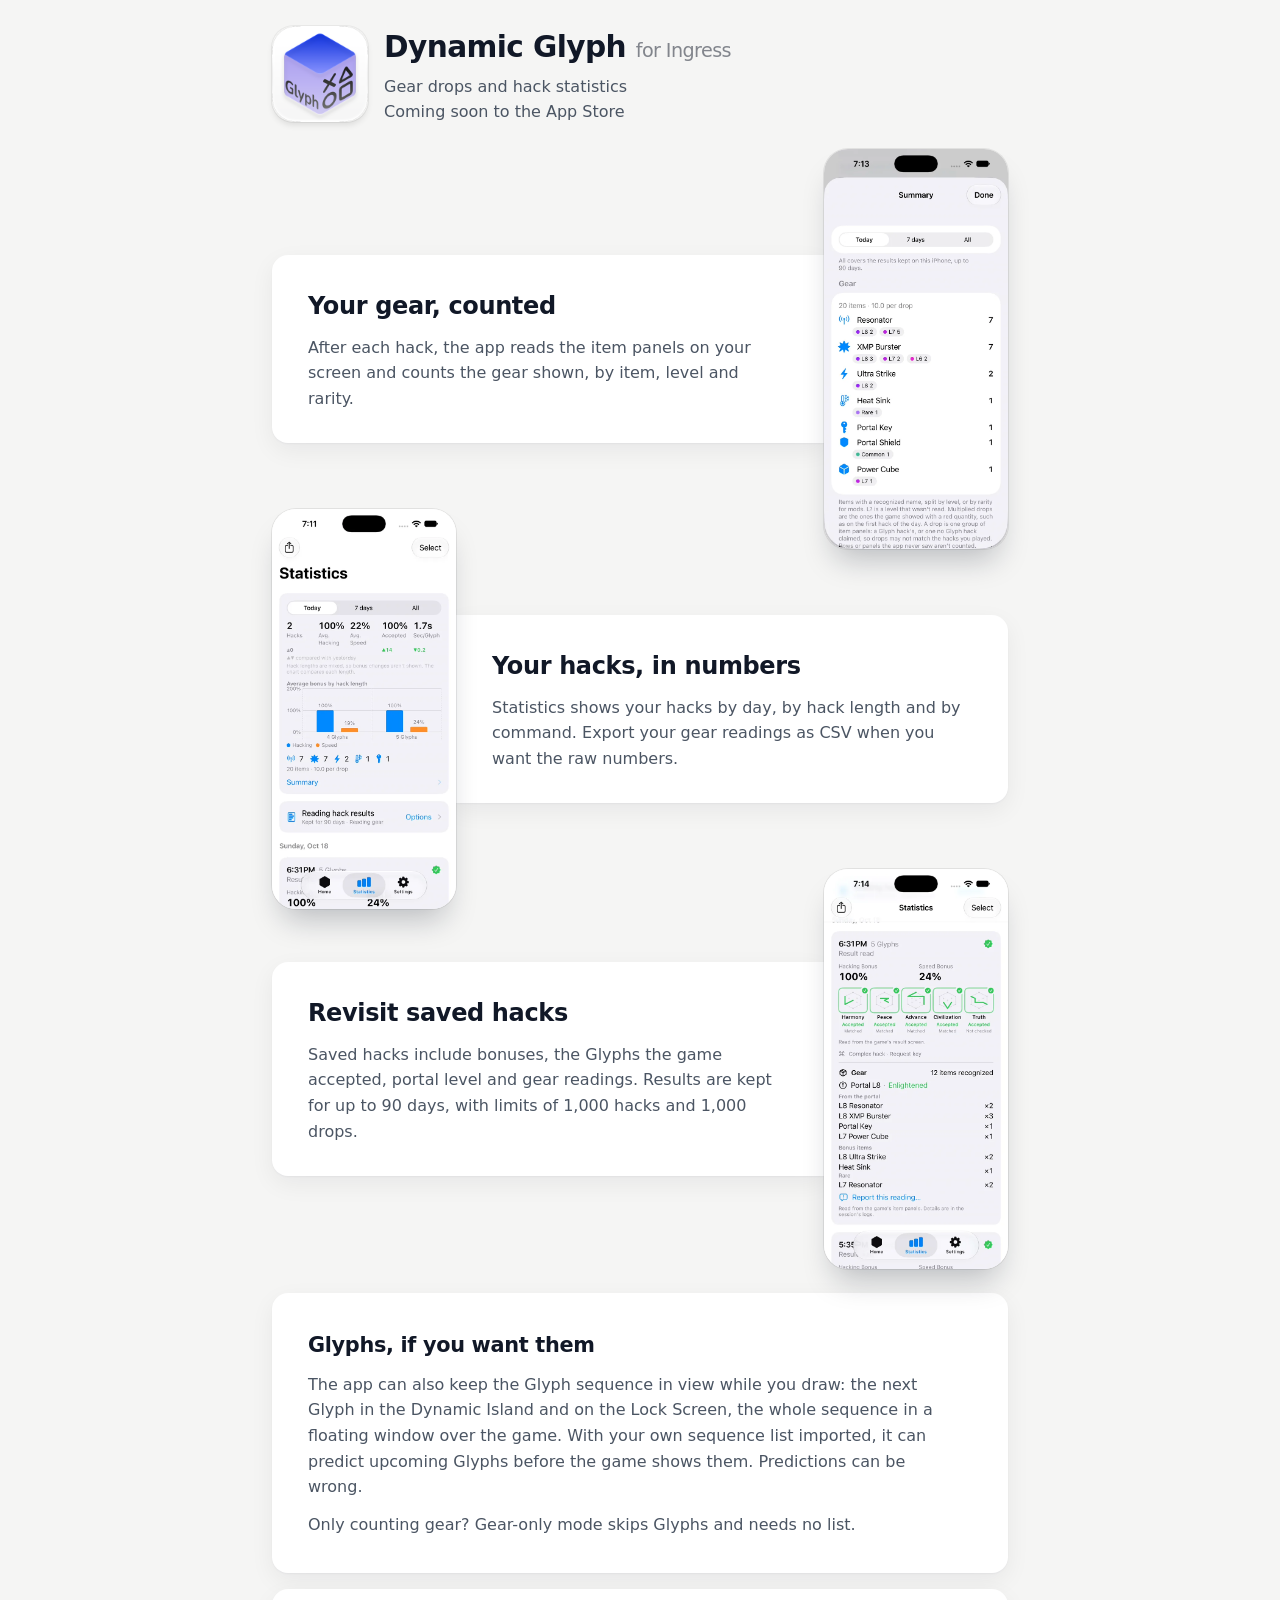
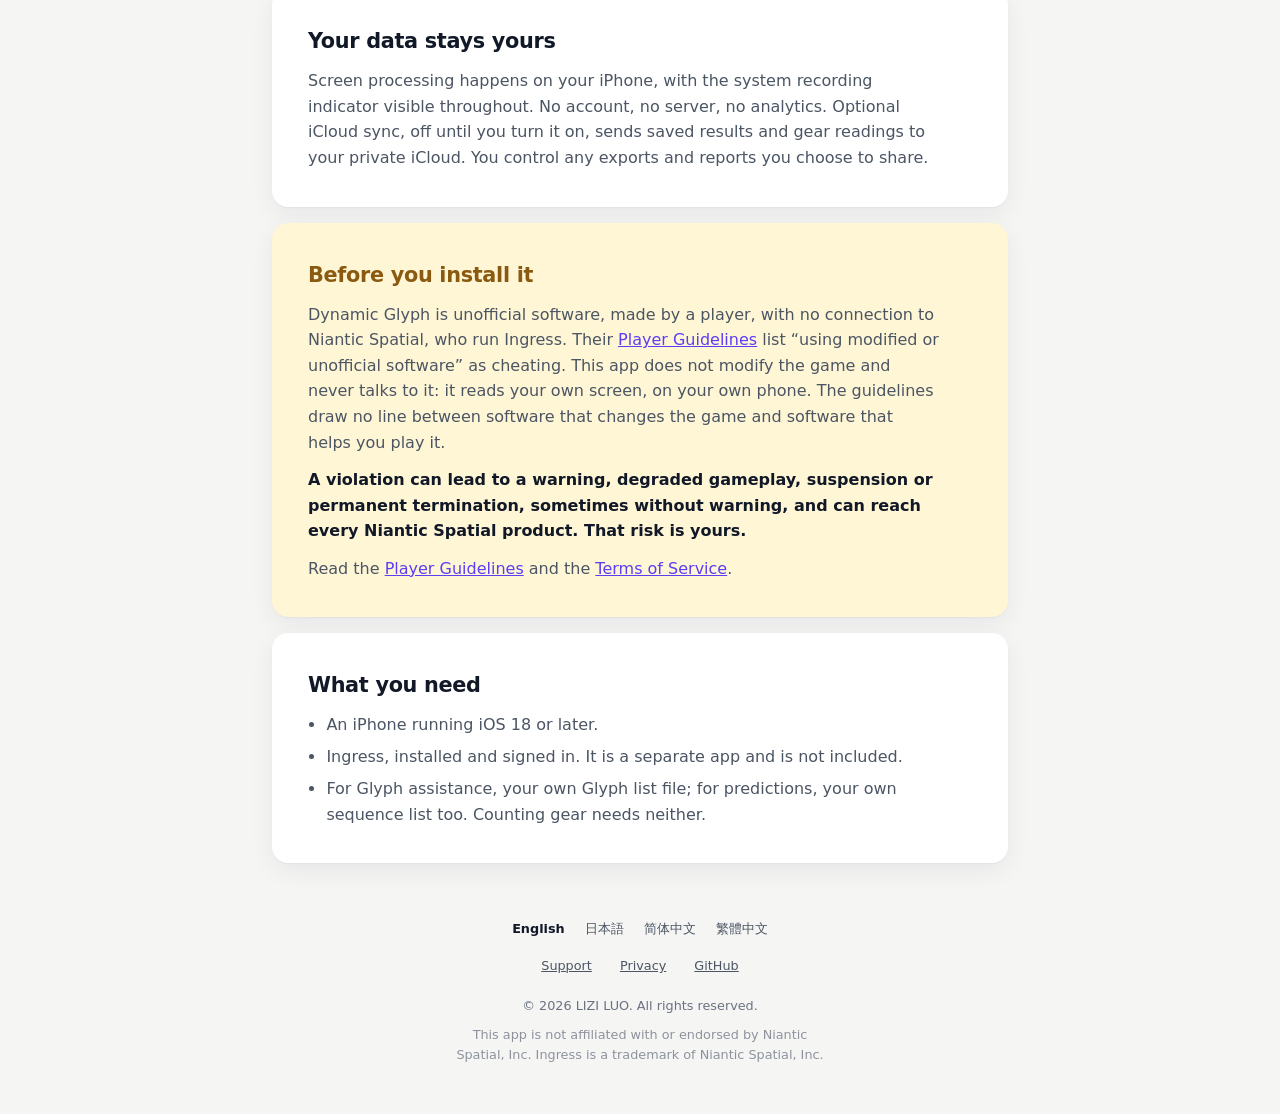
==== index.html @ 4b7ae3b0 "Japanese, Simplified and Traditional Chinese pages with language switcher; Camo's corrected English" ====
<!DOCTYPE html>
<html lang="en">
<head>
<meta charset="utf-8">
<meta name="viewport" content="width=device-width, initial-scale=1">
<title>Dynamic Glyph</title>
<meta name="description" content="Dynamic Glyph reads the item panels after each Ingress hack, counts the gear you got, and keeps your hack statistics on your iPhone.">
<meta property="og:title" content="Dynamic Glyph">
<meta property="og:description" content="Gear drops and hack statistics.">
<meta property="og:type" content="website">
<link rel="icon" type="image/png" href="assets/favicon.png">
<link rel="apple-touch-icon" href="assets/apple-touch-icon.png">
<!-- alt:start -->
<link rel="alternate" hreflang="en" href="https://glyph.szres.org/">
<link rel="alternate" hreflang="ja" href="https://glyph.szres.org/ja/">
<link rel="alternate" hreflang="zh-Hans" href="https://glyph.szres.org/zh-hans/">
<link rel="alternate" hreflang="zh-Hant" href="https://glyph.szres.org/zh-hant/">
<link rel="alternate" hreflang="x-default" href="https://glyph.szres.org/">
<!-- alt:end -->
<link rel="stylesheet" href="assets/styles.css">
</head>
<body>

<div class="page">

  <header class="masthead">
    <img class="mark" src="assets/icon.png" width="256" height="256" alt="Dynamic Glyph app icon">
    <div>
      <h1>Dynamic Glyph <span>for Ingress</span></h1>
      <p>Gear drops and hack statistics</p>
      <p class="store">Coming soon to the App Store</p>
    </div>
  </header>

  <div class="features">
    <main class="feature-track">

      <section class="feature">
        <picture class="shot">
          <source srcset="assets/screens/gear.webp" type="image/webp">
          <img src="assets/screens/gear.jpg" width="603" height="1311" alt="The gear summary: 20 items from today&#x27;s drops, by type, with the count for each level and rarity.">
        </picture>
        <div class="feature-text">
          <h2>Your gear, counted</h2>
          <p>After each hack, the app reads the item panels on your screen and counts the gear shown, by item, level and rarity.</p>
        </div>
      </section>

      <section class="feature">
        <picture class="shot">
          <source srcset="assets/screens/statistics.webp" type="image/webp">
          <img src="assets/screens/statistics.jpg" width="603" height="1311" alt="Statistics for today: hacks, average Hacking and Speed Bonus, accepted Glyphs and a chart of bonus by hack length.">
        </picture>
        <div class="feature-text">
          <h2>Your hacks, in numbers</h2>
          <p>Statistics shows your hacks by day, by hack length and by command. Export your gear readings as CSV when you want the raw numbers.</p>
        </div>
      </section>

      <section class="feature">
        <picture class="shot">
          <source srcset="assets/screens/result.webp" type="image/webp">
          <img src="assets/screens/result.jpg" width="603" height="1311" alt="A saved hack: its bonuses, the five Glyphs the game accepted, the portal level and faction, and the 12 items it dropped.">
        </picture>
        <div class="feature-text">
          <h2>Revisit saved hacks</h2>
          <p>Saved hacks include bonuses, the Glyphs the game accepted, portal level and gear readings. Results are kept for up to 90 days, with limits of 1,000 hacks and 1,000 drops.</p>
        </div>
      </section>

    </main>
  </div>

  <div class="more">

    <section class="card">
      <h2>Glyphs, if you want them</h2>
      <p>The app can also keep the Glyph sequence in view while you draw: the next Glyph in the Dynamic Island and on the Lock Screen, the whole sequence in a floating window over the game. With your own sequence list imported, it can predict upcoming Glyphs before the game shows them. Predictions can be wrong.</p>
      <p>Only counting gear? Gear-only mode skips Glyphs and needs no list.</p>
    </section>

    <section class="card">
      <h2>Your data stays yours</h2>
      <p>Screen processing happens on your iPhone, with the system recording indicator visible throughout. No account, no server, no analytics. Optional iCloud sync, off until you turn it on, sends saved results and gear readings to your private iCloud. You control any exports and reports you choose to share.</p>
    </section>

    <section class="card warn">
      <h2>Before you install it</h2>
      <p>Dynamic Glyph is unofficial software, made by a player, with no connection to Niantic Spatial, who run Ingress. Their <a href="https://www.nianticspatial.com/en/guidelines">Player Guidelines</a> list “using modified or unofficial software” as cheating. This app does not modify the game and never talks to it: it reads your own screen, on your own phone. The guidelines draw no line between software that changes the game and software that helps you play it.</p>
      <p><strong>A violation can lead to a warning, degraded gameplay, suspension or permanent termination, sometimes without warning, and can reach every Niantic Spatial product. That risk is yours.</strong></p>
      <p>Read the <a href="https://www.nianticspatial.com/en/guidelines">Player Guidelines</a> and the <a href="https://nianticspatial.com/terms">Terms of Service</a>.</p>
    </section>

    <section class="card">
      <h2>What you need</h2>
      <ul>
        <li>An iPhone running iOS 18 or later.</li>
        <li>Ingress, installed and signed in. It is a separate app and is not included.</li>
        <li>For Glyph assistance, your own Glyph list file; for predictions, your own sequence list too. Counting gear needs neither.</li>
      </ul>
    </section>

  </div>

  <footer>
    <!-- lang:start -->
    <ul class="langs" aria-label="Language">
      <li><span aria-current="true">English</span></li>
      <li><a href="/ja/" hreflang="ja" lang="ja">日本語</a></li>
      <li><a href="/zh-hans/" hreflang="zh-Hans" lang="zh-Hans">简体中文</a></li>
      <li><a href="/zh-hant/" hreflang="zh-Hant" lang="zh-Hant">繁體中文</a></li>
    </ul>
    <!-- lang:end -->
    <ul>
      <li><a href="support/">Support</a></li>
      <li><a href="privacy/">Privacy</a></li>
      <li><a href="https://github.com/szres/DynamicGlyph">GitHub</a></li>
    </ul>
    <p>© 2026 LIZI LUO. All rights reserved.</p>
    <p class="legal">This app is not affiliated with or endorsed by Niantic Spatial, Inc. Ingress is a trademark of Niantic Spatial, Inc.</p>
  </footer>

</div>

</body>
</html>
---- assets/styles.css ----
:root {
  --bg: #f5f5f4;
  --card: #ffffff;
  --text: #111827;
  --muted: #4b5563;
  --subtle: #6b7280;
  --line: #e7e5e4;
  --accent: #5b3df5;
  --warn-bg: #fff6d6;
  --warn-line: #e9a23b;
  --info-bg: #eff6ff;
  --info-line: #dbeafe;
  --font: -apple-system, "SF Pro Text", "Segoe UI", system-ui, sans-serif;
  --radius: 1rem;
  --shadow: 0 1px 2px rgba(17, 24, 39, 0.04), 0 8px 24px rgba(17, 24, 39, 0.06);
}

* { box-sizing: border-box; }
html { -webkit-text-size-adjust: 100%; }

body {
  margin: 0;
  background: var(--bg);
  color: var(--text);
  font-family: var(--font);
  font-size: 16px;
  line-height: 1.6;
  font-weight: 500;
  -webkit-font-smoothing: antialiased;
}

.page {
  width: 100%;
  max-width: 48rem;
  margin: 0 auto;
  padding: 0 1rem;
}

a { color: var(--accent); }
a:hover { opacity: 0.75; }
a:focus-visible { outline: 2px solid var(--accent); outline-offset: 3px; border-radius: 4px; }

/* Header */

.masthead {
  display: flex;
  align-items: center;
  gap: 1rem;
  padding: 1.5rem 0;
}

.mark {
  width: 6rem;
  height: 6rem;
  flex: none;
  border-radius: 22.5%;
  box-shadow: 0 0 0 1px rgba(0, 0, 0, 0.05), 0 4px 6px -1px rgba(0, 0, 0, 0.1);
  display: block;
}

.masthead h1 {
  font-size: 1.85rem;
  font-weight: 650;
  letter-spacing: -0.02em;
  margin: 0 0 0.15rem;
}
.masthead h1 span { font-size: 1.2rem; font-weight: 500; opacity: 0.5; }
.masthead p { margin: 0; color: var(--muted); font-size: 1rem; }

.store {
  margin: 0.6rem 0 0;
  font-size: 0.95rem;
  color: var(--subtle);
}

@media (max-width: 30rem) {
  .mark { width: 4.5rem; height: 4.5rem; }
  .masthead h1 { font-size: 1.35rem; }
  .masthead h1 span { font-size: 1rem; display: block; }
}

/* Cards */

.card {
  background: var(--card);
  border-radius: var(--radius);
  box-shadow: var(--shadow);
  padding: 1.75rem;
  margin-bottom: 1rem;
}

@media (min-width: 40rem) {
  .card { padding: 2.25rem; }
}

.card h2 {
  font-size: 1.3rem;
  font-weight: 700;
  letter-spacing: -0.015em;
  margin: 0 0 0.6rem;
}

.card p { color: var(--muted); margin: 0 0 0.75rem; max-width: 62ch; }
.card p:last-child { margin-bottom: 0; }

/* Warning card: same shape as the others, yellow as a reminder */

.warn { background: var(--warn-bg); }
.warn h2 { color: #8a5a10; }
.warn strong { color: var(--text); }

/* Contact box */

.box {
  background: var(--info-bg);
  border: 1px solid var(--info-line);
  border-radius: 0.75rem;
  padding: 1.1rem 1.25rem;
  margin: 0 0 1.5rem;
}
.box p { margin: 0 0 0.35rem; color: var(--text); }
.box p:last-child { margin-bottom: 0; }
.box .note { color: var(--subtle); font-size: 0.9rem; }

/* Document pages */

.card h2.doc-title { font-size: 2rem; font-weight: 700; letter-spacing: -0.025em; margin: 0 0 0.25rem; }
.doc-sub { color: var(--subtle); font-size: 0.95rem; margin: 0 0 2rem; }

.card h3 {
  font-size: 1.05rem;
  font-weight: 650;
  margin: 1.75rem 0 0.4rem;
}
.card h3:first-of-type { margin-top: 0; }

.qa { border-top: 1px solid var(--line); padding-top: 1.25rem; margin-top: 1.25rem; }
.qa:first-of-type { border-top: 0; padding-top: 0; margin-top: 0; }
.qa h3 { margin-top: 0; }
.qa p { margin: 0; }

.card ul { color: var(--muted); padding-left: 1.15rem; margin: 0; max-width: 62ch; }
.card li { margin-bottom: 0.4rem; }
.card li:last-child { margin-bottom: 0; }

/* Footer */

footer {
  text-align: center;
  font-size: 0.8rem;
  color: var(--subtle);
  padding: 2.5rem 0 3rem;
}
footer ul {
  list-style: none;
  padding: 0;
  margin: 0 0 1.25rem;
}
footer li { display: inline-block; margin: 0 0.75rem; }
footer li a { color: var(--muted); text-decoration: underline; }
footer p { margin: 0 0 0.5rem; }
footer .legal { opacity: 0.75; max-width: 46ch; margin: 0 auto; }


/* Feature rows, as on vrbb.szres.org: screenshot beside a white panel,
   alternating sides on wide screens, a swipeable row on phones. */

.features {
  margin: 0 -1rem 1.5rem;
  overflow-x: auto;
  scroll-snap-type: x mandatory;
  -webkit-overflow-scrolling: touch;
  scrollbar-width: none;
}
.features::-webkit-scrollbar { display: none; }

.feature-track { display: flex; }

.feature {
  flex: 0 0 100%;
  scroll-snap-align: center;
  display: flex;
  flex-direction: column;
  align-items: center;
  padding: 0.25rem 1rem 0;
}

.shot {
  display: block;
  width: 60%;
  border-radius: 1.5rem;
  overflow: hidden;
  box-shadow: 0 0 0 1px rgba(0, 0, 0, 0.08), 0 20px 30px -10px rgba(17, 24, 39, 0.25);
  background: #fff;
}
.shot img { display: block; width: 100%; height: auto; }

.feature-text { padding: 1.25rem 0.25rem 0; }
.feature-text h2 {
  font-size: 1.3rem;
  font-weight: 700;
  letter-spacing: -0.015em;
  margin: 0 0 0.6rem;
}
.feature-text p { color: var(--muted); margin: 0; }

@media (min-width: 40rem) {
  .features { margin: 0 0 1.5rem; overflow: visible; }
  .feature-track { flex-direction: column; }
  .feature {
    flex-direction: row;
    padding: 0;
    margin-top: -2.5rem;
  }
  .feature:first-child { margin-top: 0; }
  .feature:nth-child(odd) { flex-direction: row-reverse; }
  .shot { width: 25%; flex: none; position: relative; z-index: 1; }
  .feature-text {
    flex: 1;
    background: var(--card);
    padding: 2rem 2.25rem;
    box-shadow: var(--shadow);
  }
  .feature:nth-child(odd) .feature-text { border-radius: var(--radius) 0 0 var(--radius); }
  .feature:nth-child(even) .feature-text { border-radius: 0 var(--radius) var(--radius) 0; }
  .feature-text h2 { font-size: 1.5rem; }
}


/* Language switcher */

footer .langs { margin: 0 0 1rem; }
footer .langs li { margin: 0 0.5rem; }
footer .langs a { text-decoration: none; color: var(--muted); }
footer .langs span { color: var(--text); font-weight: 650; }

@media (prefers-reduced-motion: reduce) {
  * { animation: none !important; transition: none !important; }
}
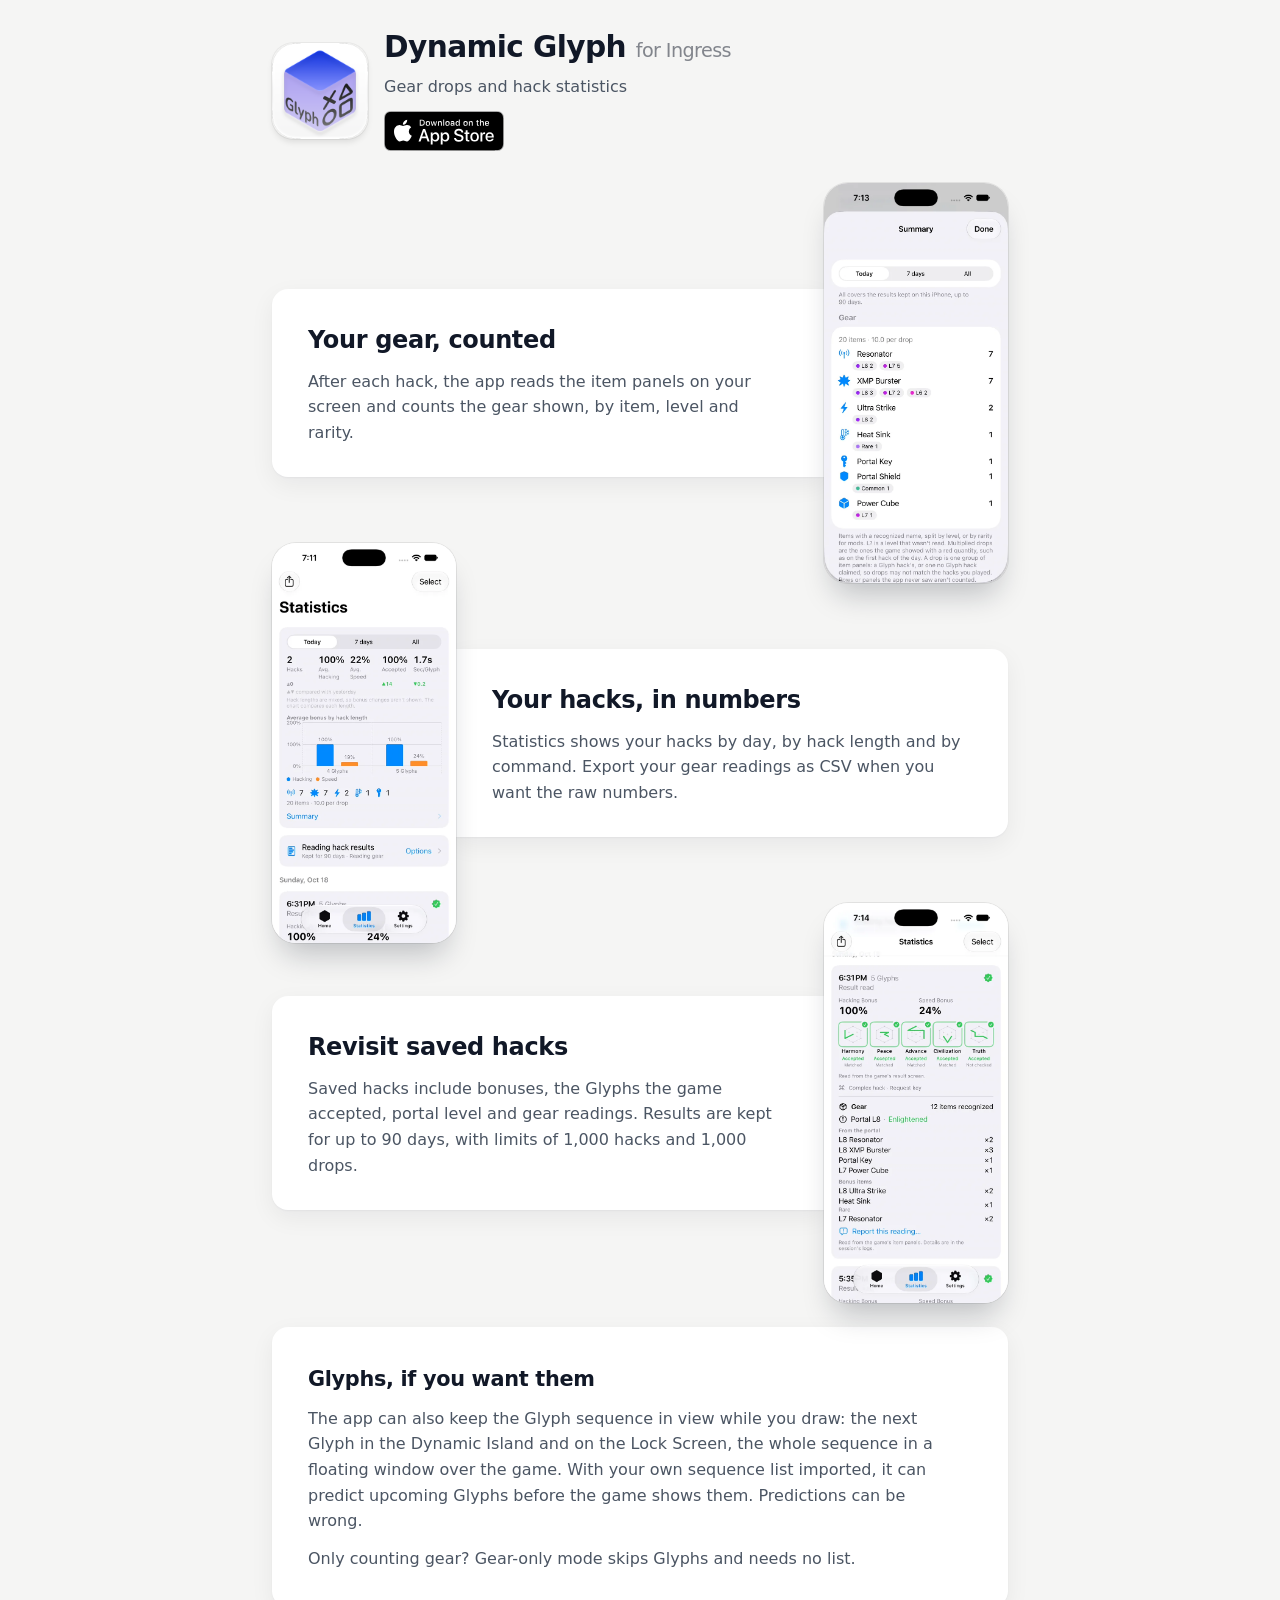
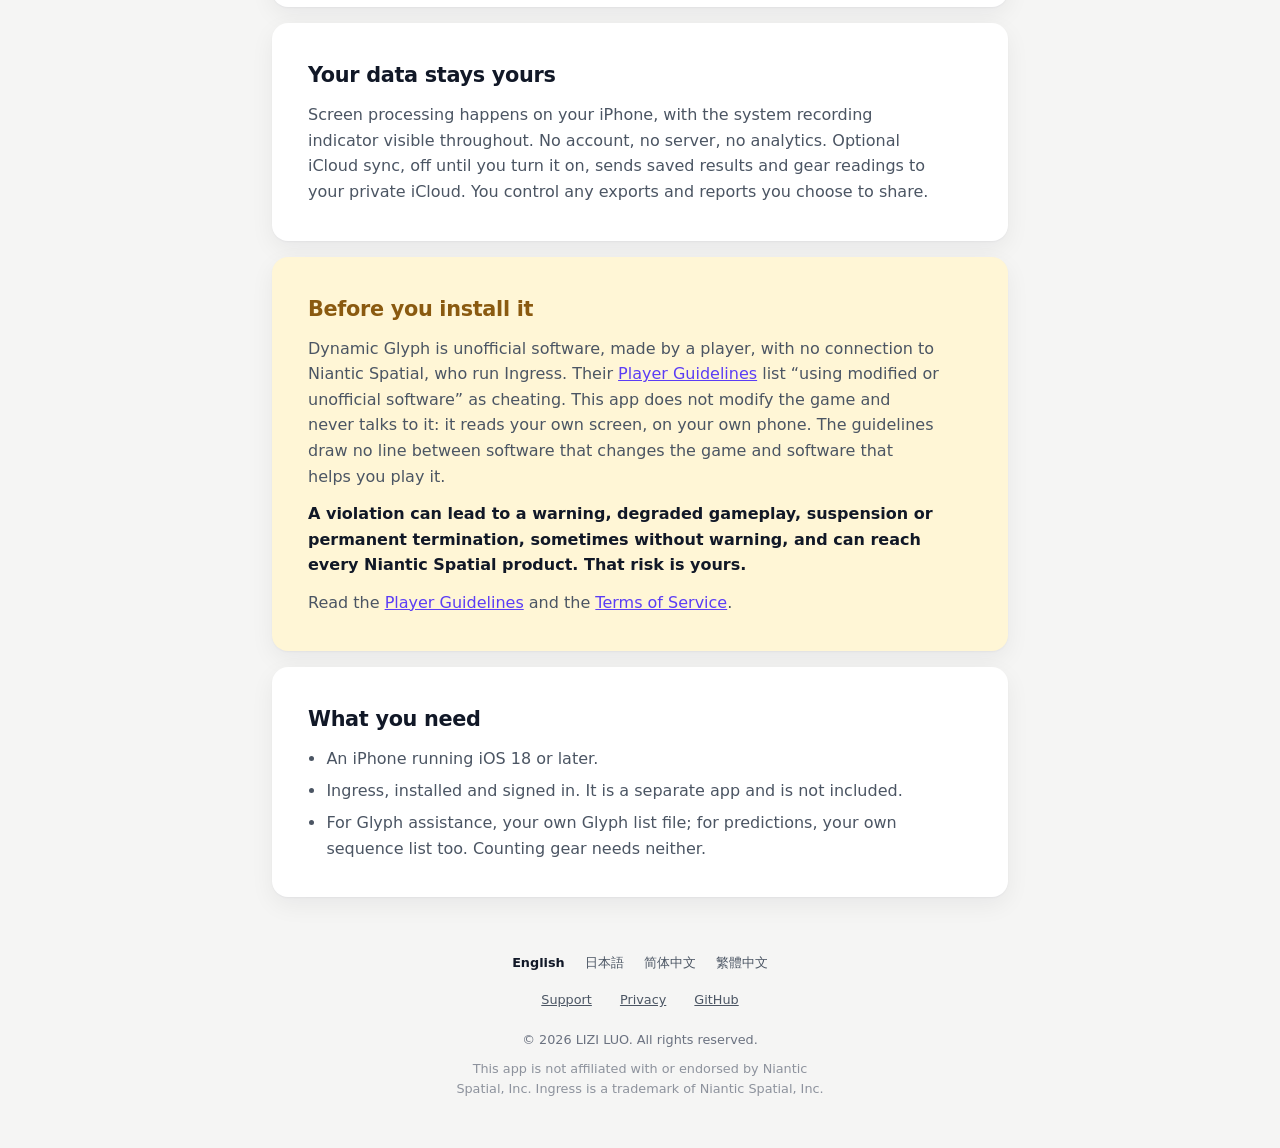
==== commit fc824b3b: "App Store badge and Smart App Banner now that 1.0.0 is live, in all four languages" ====
--- a/index.html
+++ b/index.html
@@ -2,6 +2,7 @@
 <html lang="en">
 <head>
 <meta charset="utf-8">
+<meta name="apple-itunes-app" content="app-id=6814911908">
 <meta name="viewport" content="width=device-width, initial-scale=1">
 <title>Dynamic Glyph</title>
 <meta name="description" content="Dynamic Glyph reads the item panels after each Ingress hack, counts the gear you got, and keeps your hack statistics on your iPhone.">
@@ -28,7 +29,7 @@
     <div>
       <h1>Dynamic Glyph <span>for Ingress</span></h1>
       <p>Gear drops and hack statistics</p>
-      <p class="store">Coming soon to the App Store</p>
+      <a class="store" href="https://apps.apple.com/app/id6814911908"><img src="assets/app-store-badge-en.svg" width="120" height="40" alt="Download on the App Store"></a>
     </div>
   </header>
 
--- a/assets/styles.css
+++ b/assets/styles.css
@@ -68,10 +68,11 @@
 .masthead p { margin: 0; color: var(--muted); font-size: 1rem; }
 
 .store {
-  margin: 0.6rem 0 0;
-  font-size: 0.95rem;
-  color: var(--subtle);
-}
+  display: inline-block;
+  margin: 0.75rem 0 0;
+  line-height: 0;
+}
+.store img { height: 40px; width: auto; display: block; }
 
 @media (max-width: 30rem) {
   .mark { width: 4.5rem; height: 4.5rem; }
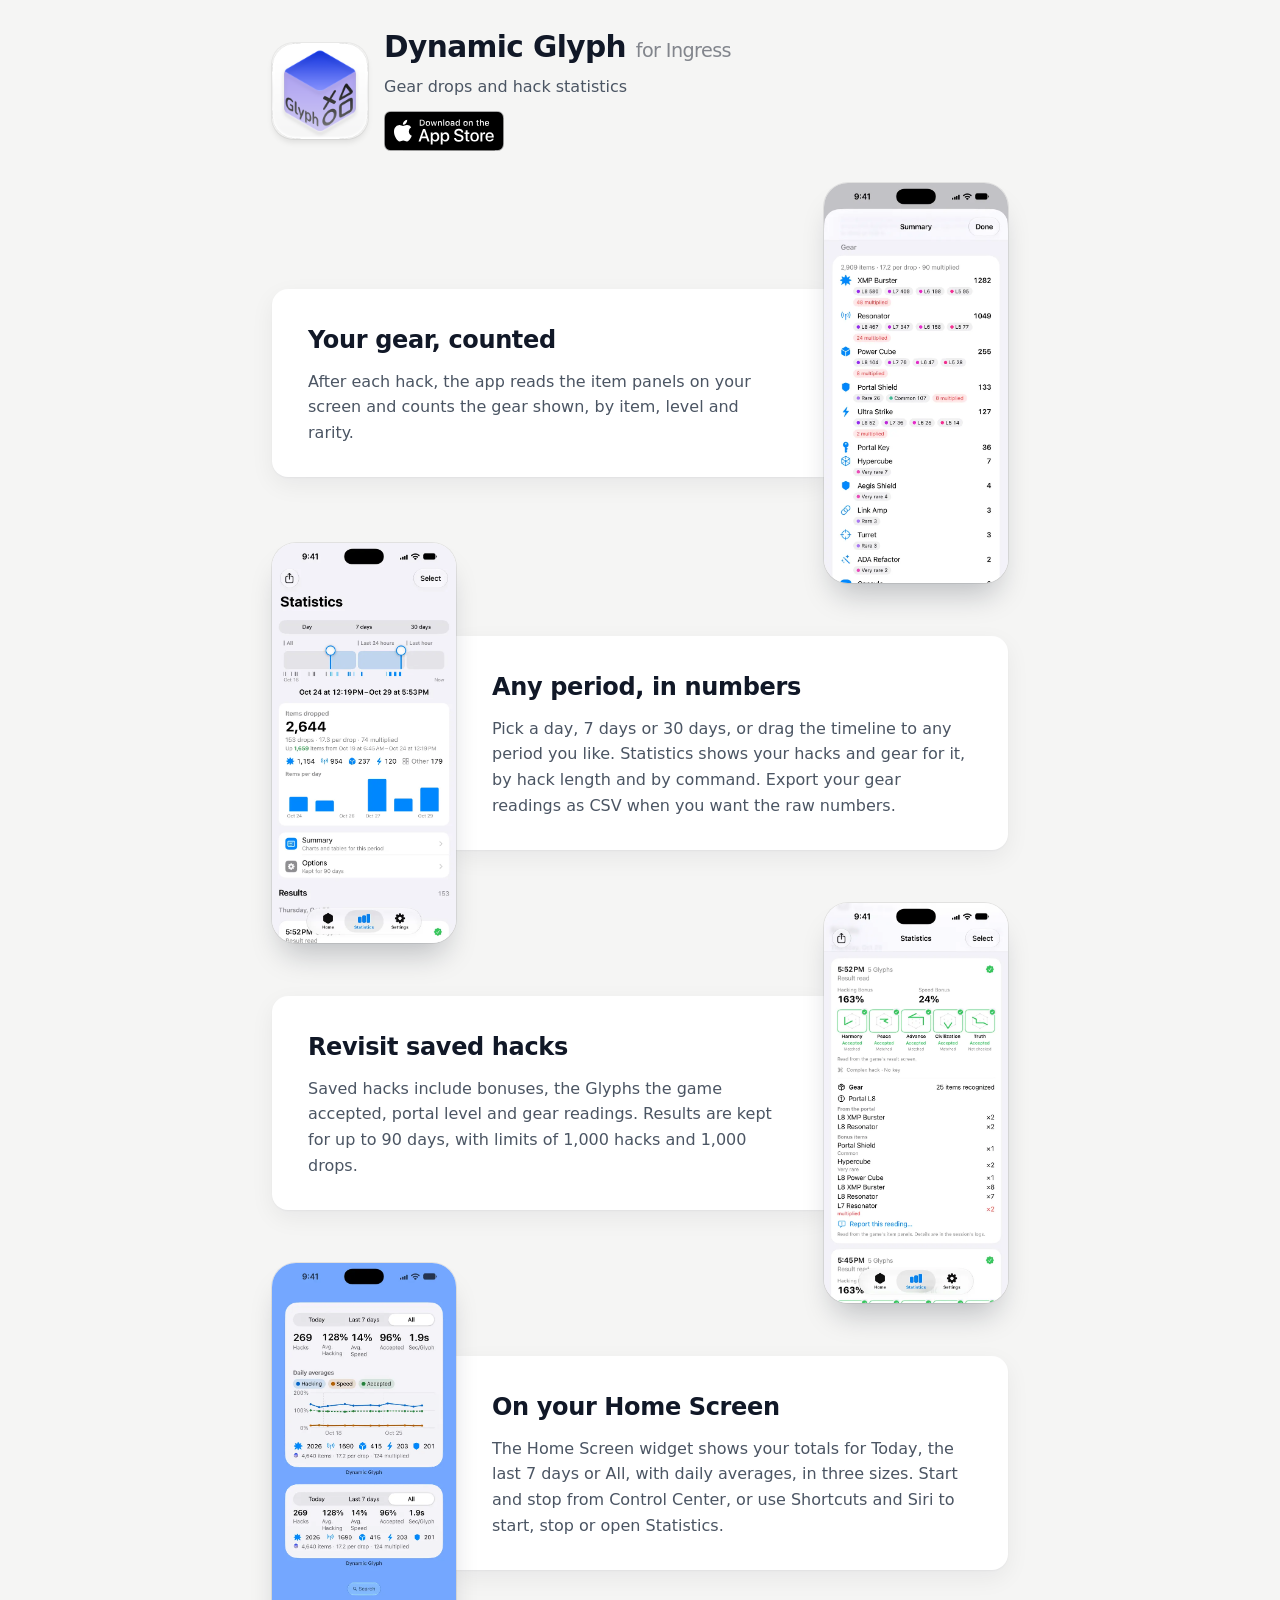
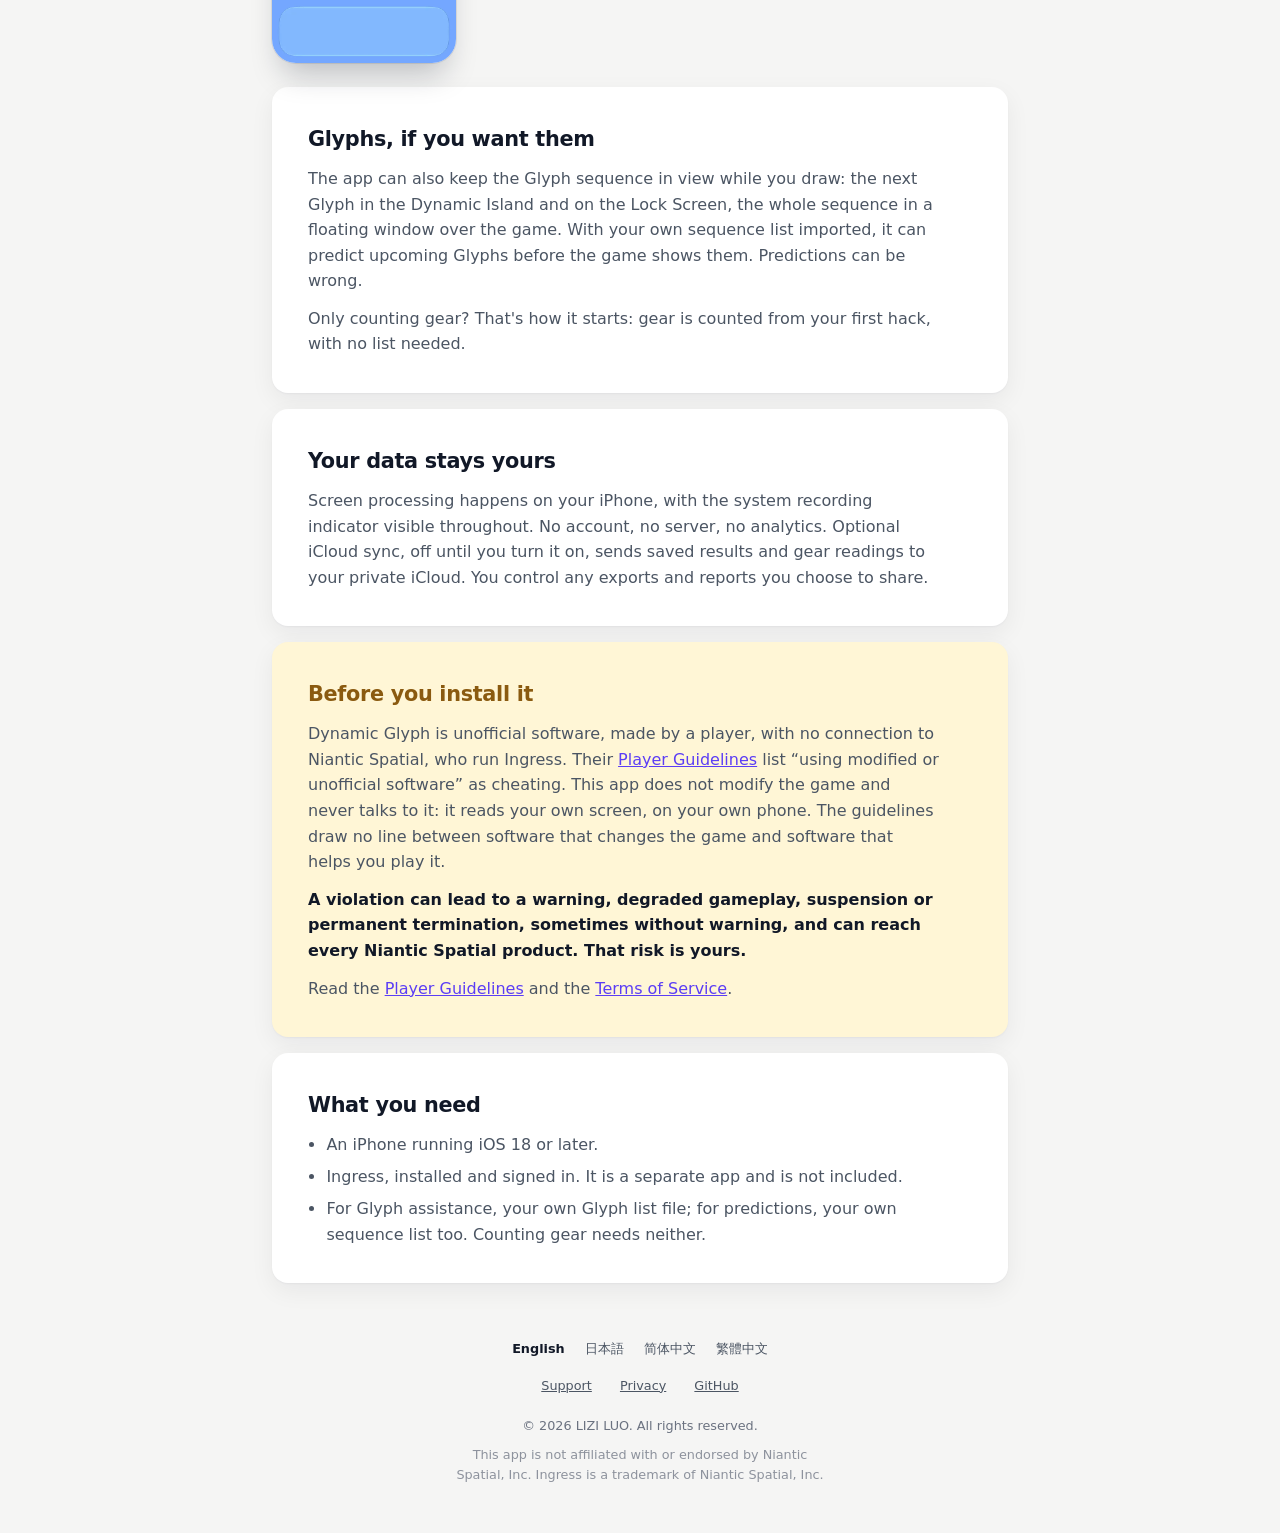
==== commit 64201f69: "1.1 site: any-period Statistics row, Home Screen widget row, new screens in en/zh-hans/ja, Glyph car" ====
--- a/index.html
+++ b/index.html
@@ -39,7 +39,7 @@
       <section class="feature">
         <picture class="shot">
           <source srcset="assets/screens/gear.webp" type="image/webp">
-          <img src="assets/screens/gear.jpg" width="603" height="1311" alt="The gear summary: 20 items from today&#x27;s drops, by type, with the count for each level and rarity.">
+          <img src="assets/screens/gear.jpg" width="603" height="1311" alt="The gear summary for a period: items by type, with the count for each level and rarity, and how many were multiplied.">
         </picture>
         <div class="feature-text">
           <h2>Your gear, counted</h2>
@@ -50,22 +50,33 @@
       <section class="feature">
         <picture class="shot">
           <source srcset="assets/screens/statistics.webp" type="image/webp">
-          <img src="assets/screens/statistics.jpg" width="603" height="1311" alt="Statistics for today: hacks, average Hacking and Speed Bonus, accepted Glyphs and a chart of bonus by hack length.">
+          <img src="assets/screens/statistics.jpg" width="603" height="1311" alt="Statistics with the timeline: a period picked by dragging its handles, with items dropped, drops and items per day.">
         </picture>
         <div class="feature-text">
-          <h2>Your hacks, in numbers</h2>
-          <p>Statistics shows your hacks by day, by hack length and by command. Export your gear readings as CSV when you want the raw numbers.</p>
+          <h2>Any period, in numbers</h2>
+          <p>Pick a day, 7 days or 30 days, or drag the timeline to any period you like. Statistics shows your hacks and gear for it, by hack length and by command. Export your gear readings as CSV when you want the raw numbers.</p>
         </div>
       </section>
 
       <section class="feature">
         <picture class="shot">
           <source srcset="assets/screens/result.webp" type="image/webp">
-          <img src="assets/screens/result.jpg" width="603" height="1311" alt="A saved hack: its bonuses, the five Glyphs the game accepted, the portal level and faction, and the 12 items it dropped.">
+          <img src="assets/screens/result.jpg" width="603" height="1311" alt="A saved hack: its bonuses, the five Glyphs the game accepted, the portal level, and every item it dropped, from the portal and as bonus items.">
         </picture>
         <div class="feature-text">
           <h2>Revisit saved hacks</h2>
           <p>Saved hacks include bonuses, the Glyphs the game accepted, portal level and gear readings. Results are kept for up to 90 days, with limits of 1,000 hacks and 1,000 drops.</p>
+        </div>
+      </section>
+
+      <section class="feature">
+        <picture class="shot">
+          <source srcset="assets/screens/widgets.webp" type="image/webp">
+          <img src="assets/screens/widgets.jpg" width="603" height="1311" alt="The Home Screen widget: Today, Last 7 days and All, with hack and item totals, average bonuses and daily averages.">
+        </picture>
+        <div class="feature-text">
+          <h2>On your Home Screen</h2>
+          <p>The Home Screen widget shows your totals for Today, the last 7 days or All, with daily averages, in three sizes. Start and stop from Control Center, or use Shortcuts and Siri to start, stop or open Statistics.</p>
         </div>
       </section>
 
@@ -77,7 +88,7 @@
     <section class="card">
       <h2>Glyphs, if you want them</h2>
       <p>The app can also keep the Glyph sequence in view while you draw: the next Glyph in the Dynamic Island and on the Lock Screen, the whole sequence in a floating window over the game. With your own sequence list imported, it can predict upcoming Glyphs before the game shows them. Predictions can be wrong.</p>
-      <p>Only counting gear? Gear-only mode skips Glyphs and needs no list.</p>
+      <p>Only counting gear? That's how it starts: gear is counted from your first hack, with no list needed.</p>
     </section>
 
     <section class="card">
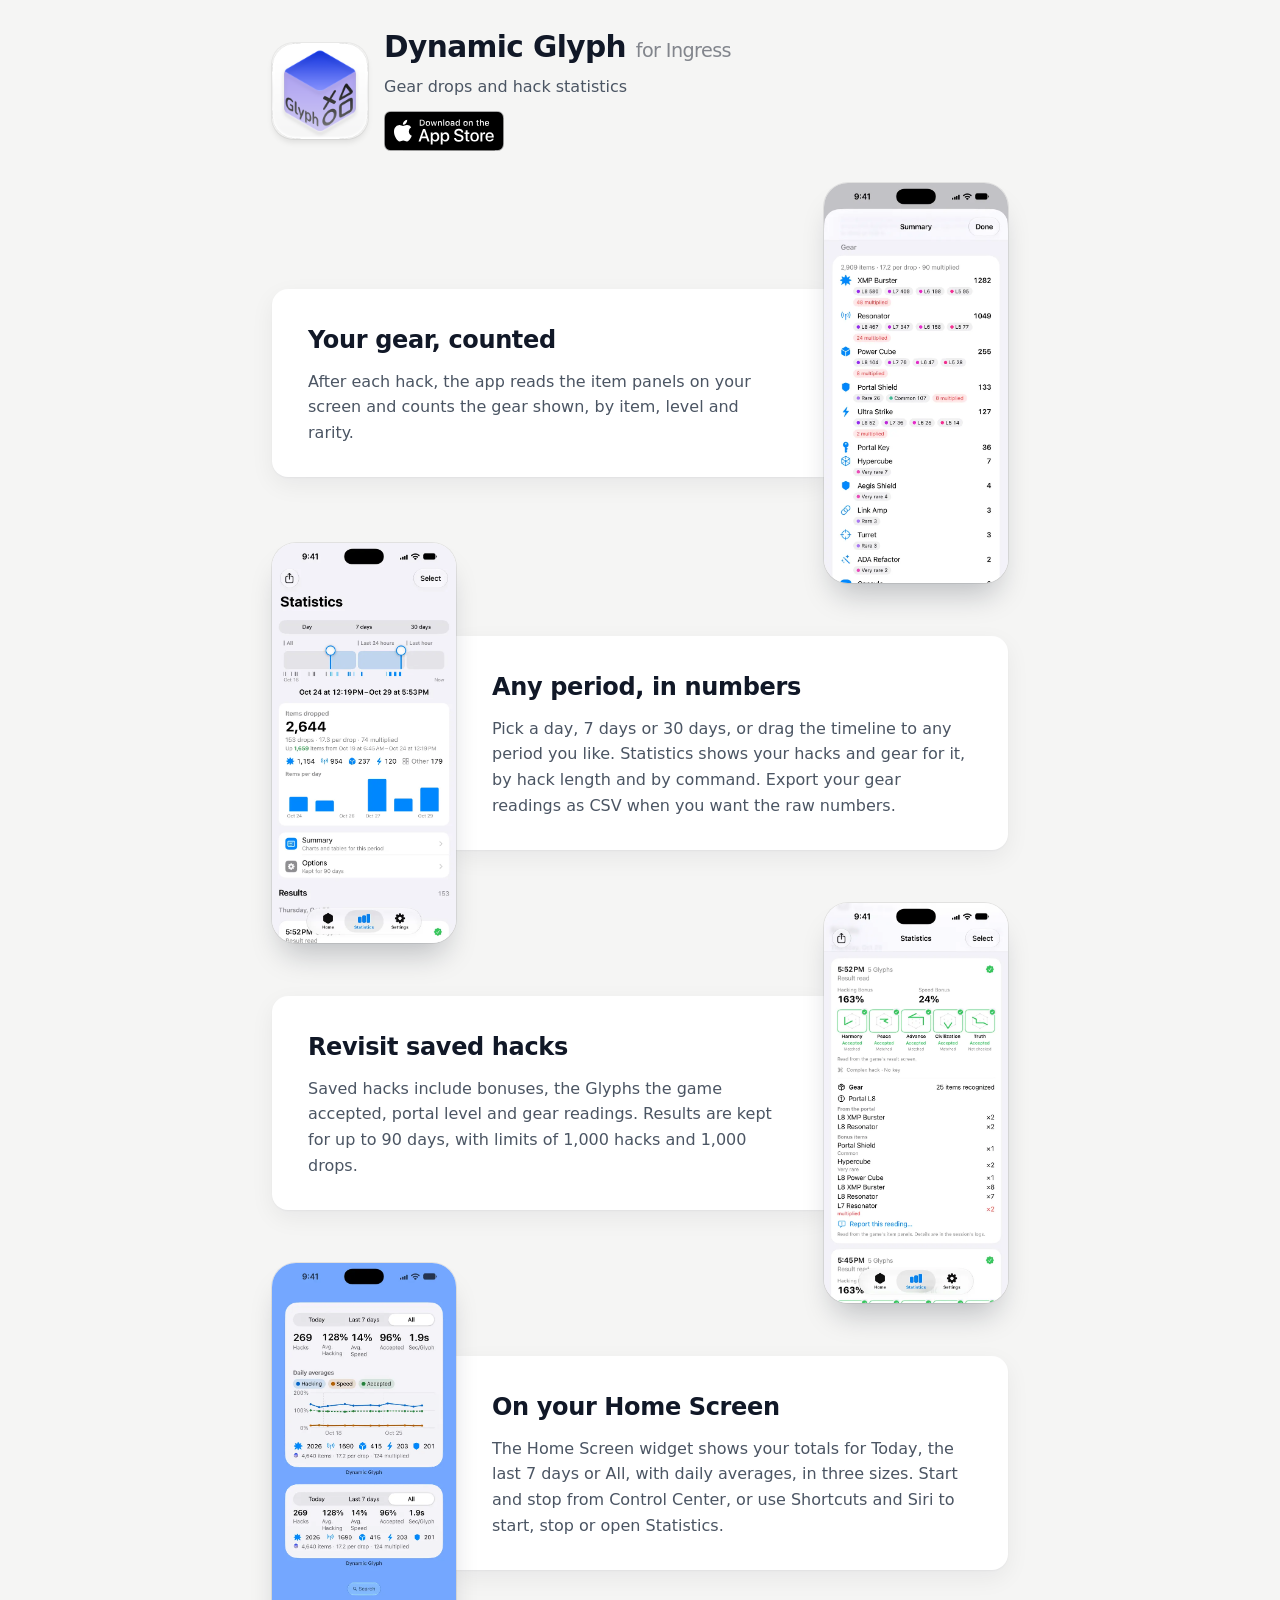
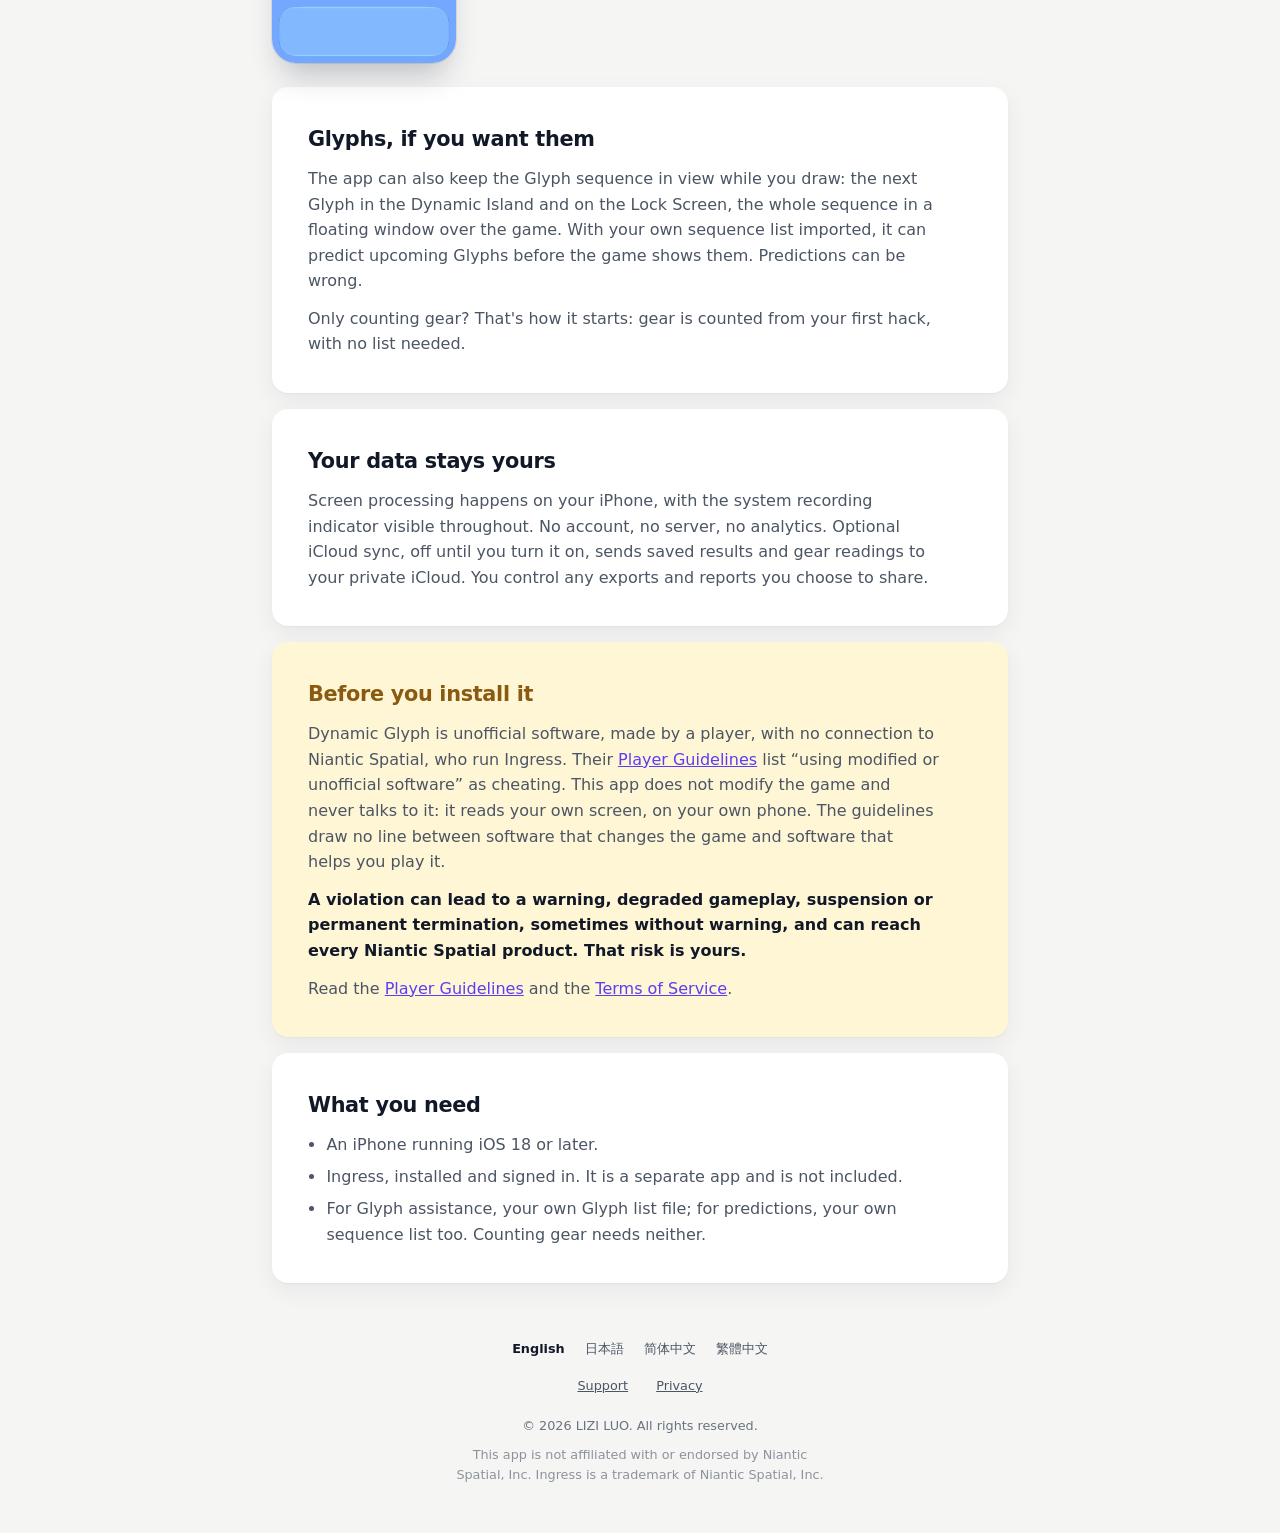
==== commit cbcc1f14: "Hide footer GitHub link until the public repo (szres/dynamic-glyph) exists" ====
--- a/index.html
+++ b/index.html
@@ -126,7 +126,6 @@
     <ul>
       <li><a href="support/">Support</a></li>
       <li><a href="privacy/">Privacy</a></li>
-      <li><a href="https://github.com/szres/DynamicGlyph">GitHub</a></li>
     </ul>
     <p>© 2026 LIZI LUO. All rights reserved.</p>
     <p class="legal">This app is not affiliated with or endorsed by Niantic Spatial, Inc. Ingress is a trademark of Niantic Spatial, Inc.</p>
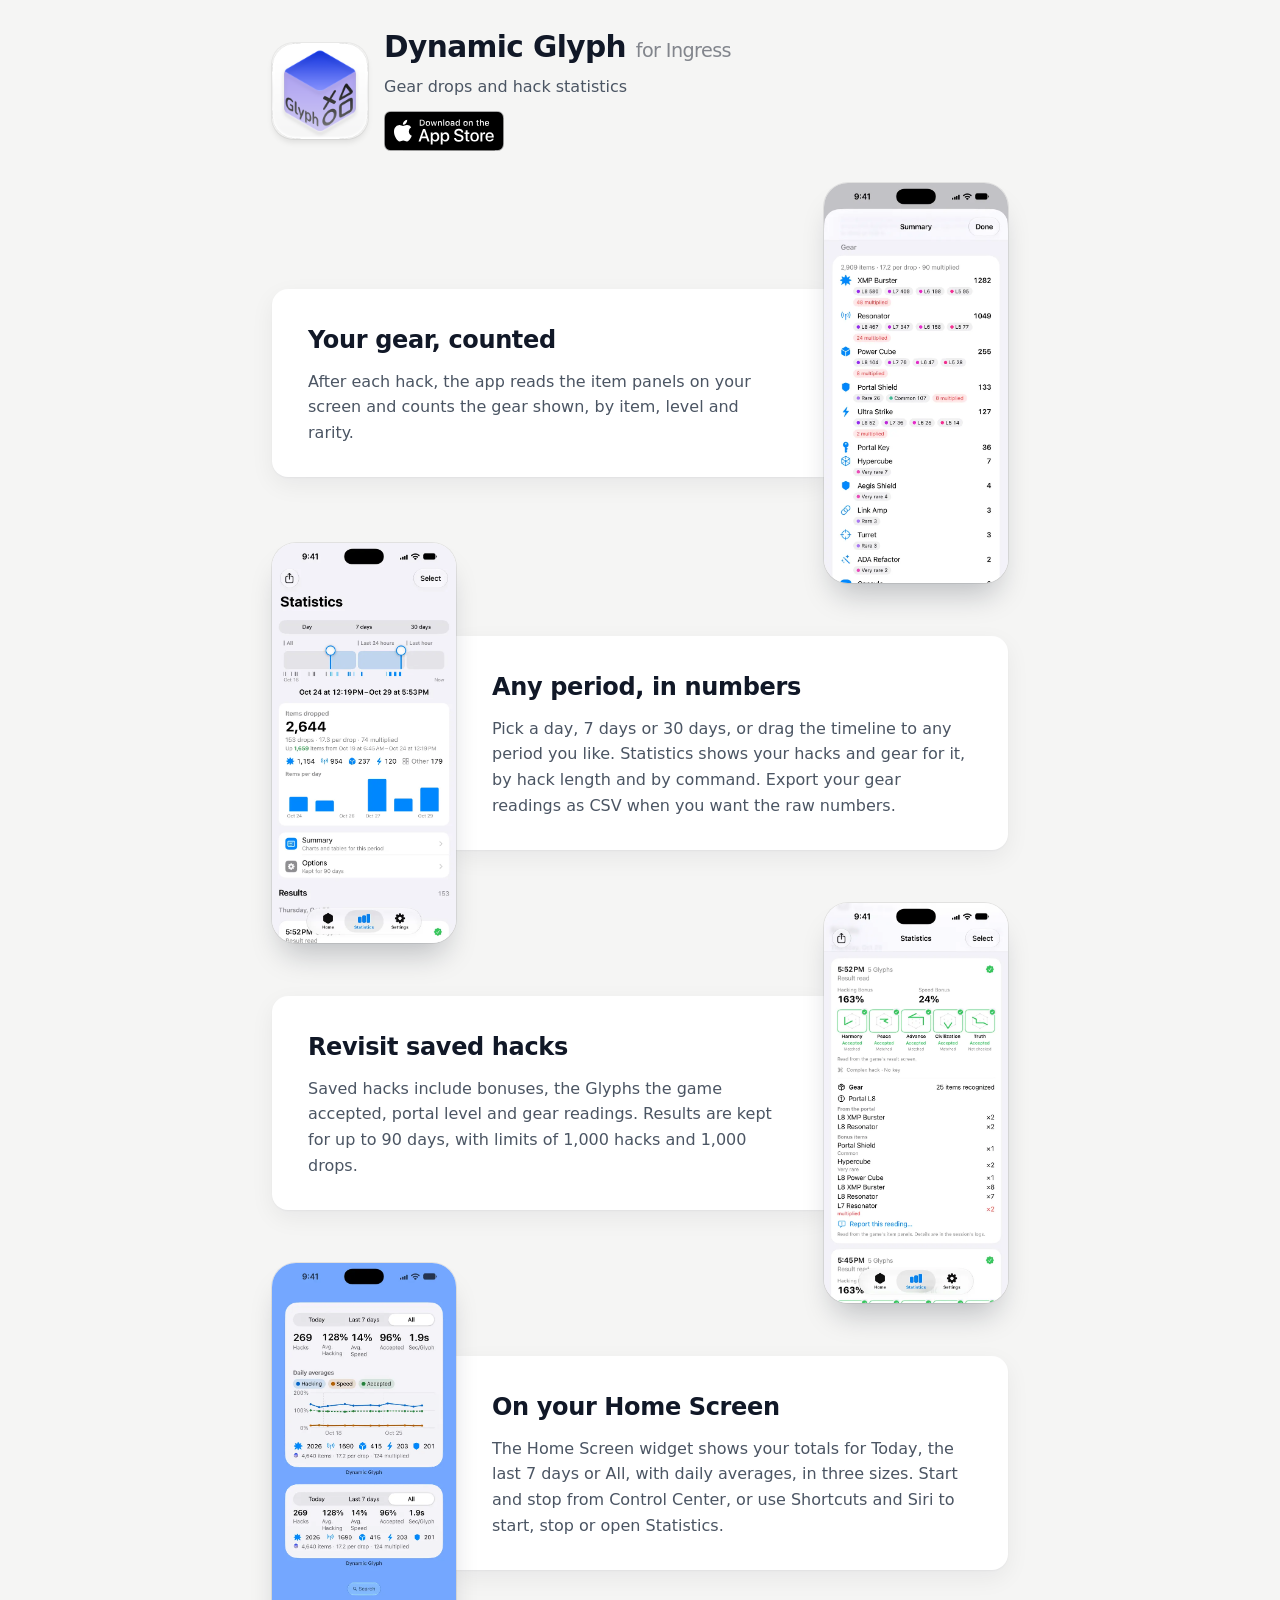
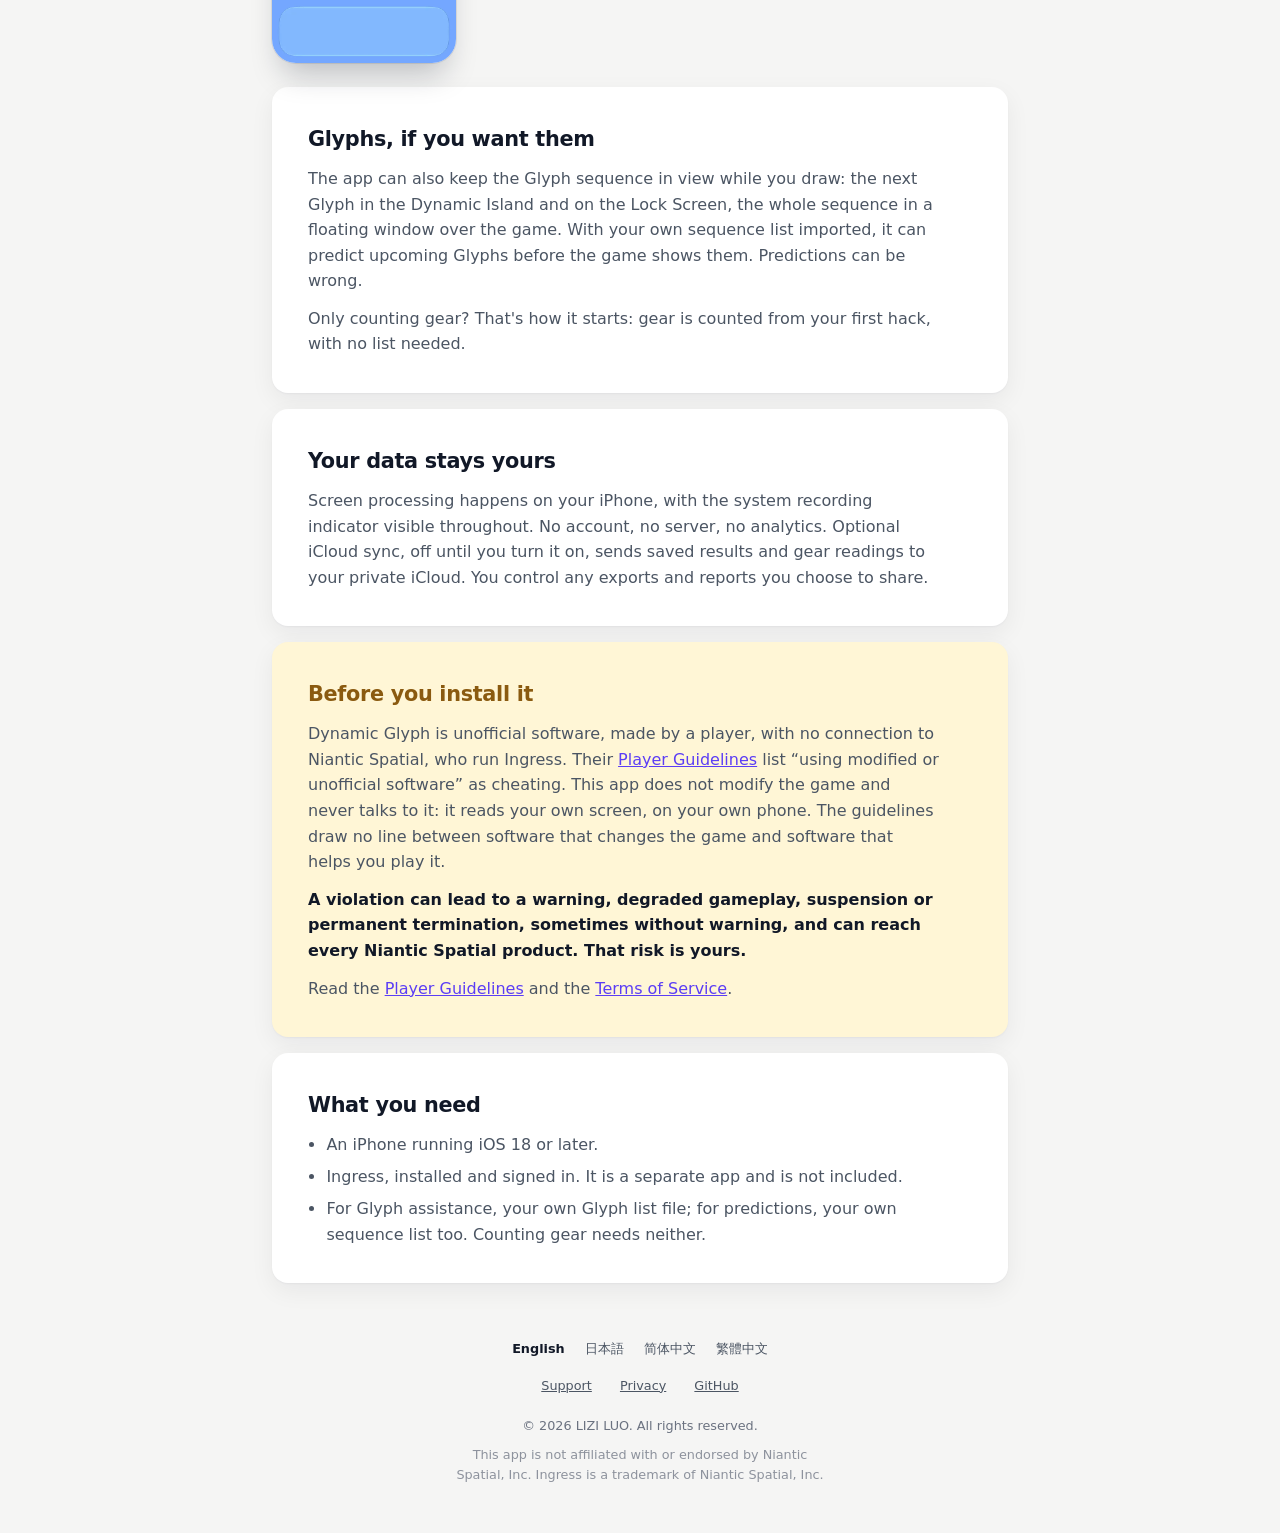
==== commit ef345359: "Footer: GitHub link to the public repo szres/dynamic-glyph" ====
--- a/index.html
+++ b/index.html
@@ -126,6 +126,7 @@
     <ul>
       <li><a href="support/">Support</a></li>
       <li><a href="privacy/">Privacy</a></li>
+      <li><a href="https://github.com/szres/dynamic-glyph">GitHub</a></li>
     </ul>
     <p>© 2026 LIZI LUO. All rights reserved.</p>
     <p class="legal">This app is not affiliated with or endorsed by Niantic Spatial, Inc. Ingress is a trademark of Niantic Spatial, Inc.</p>
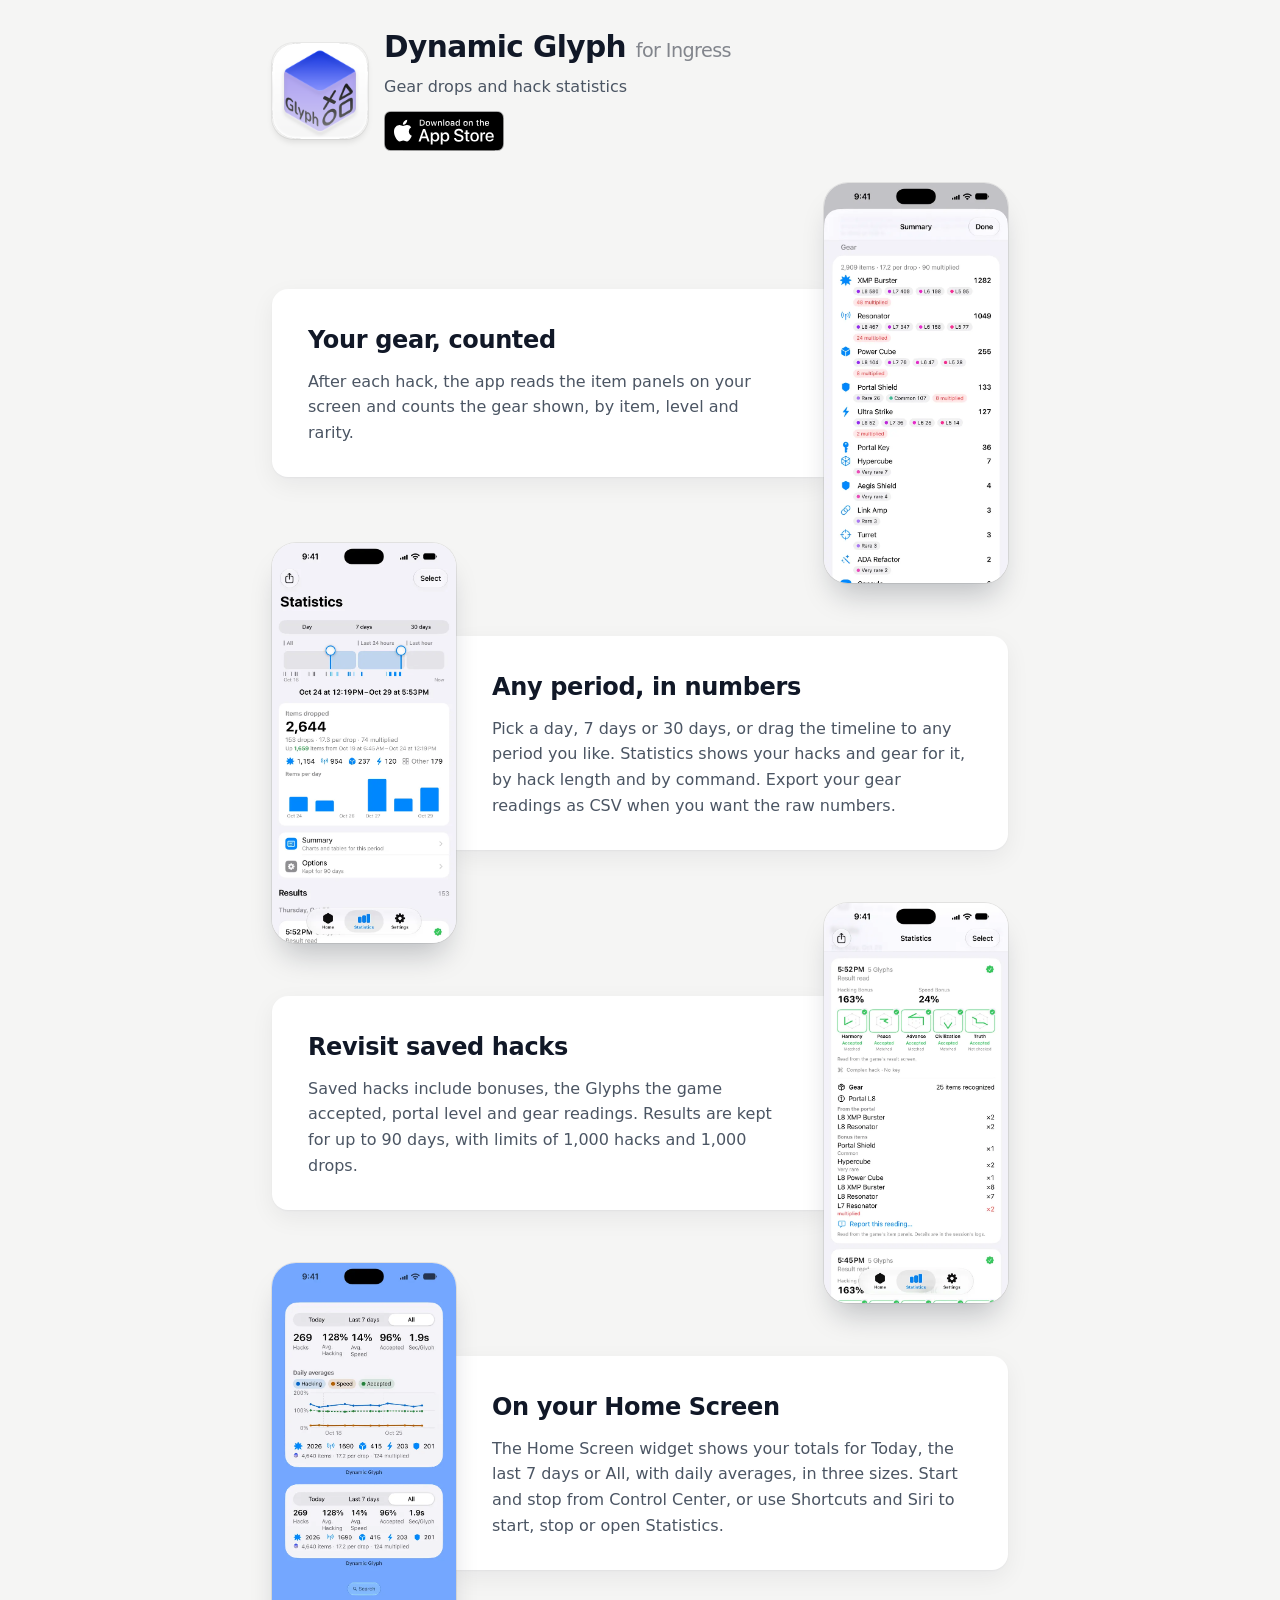
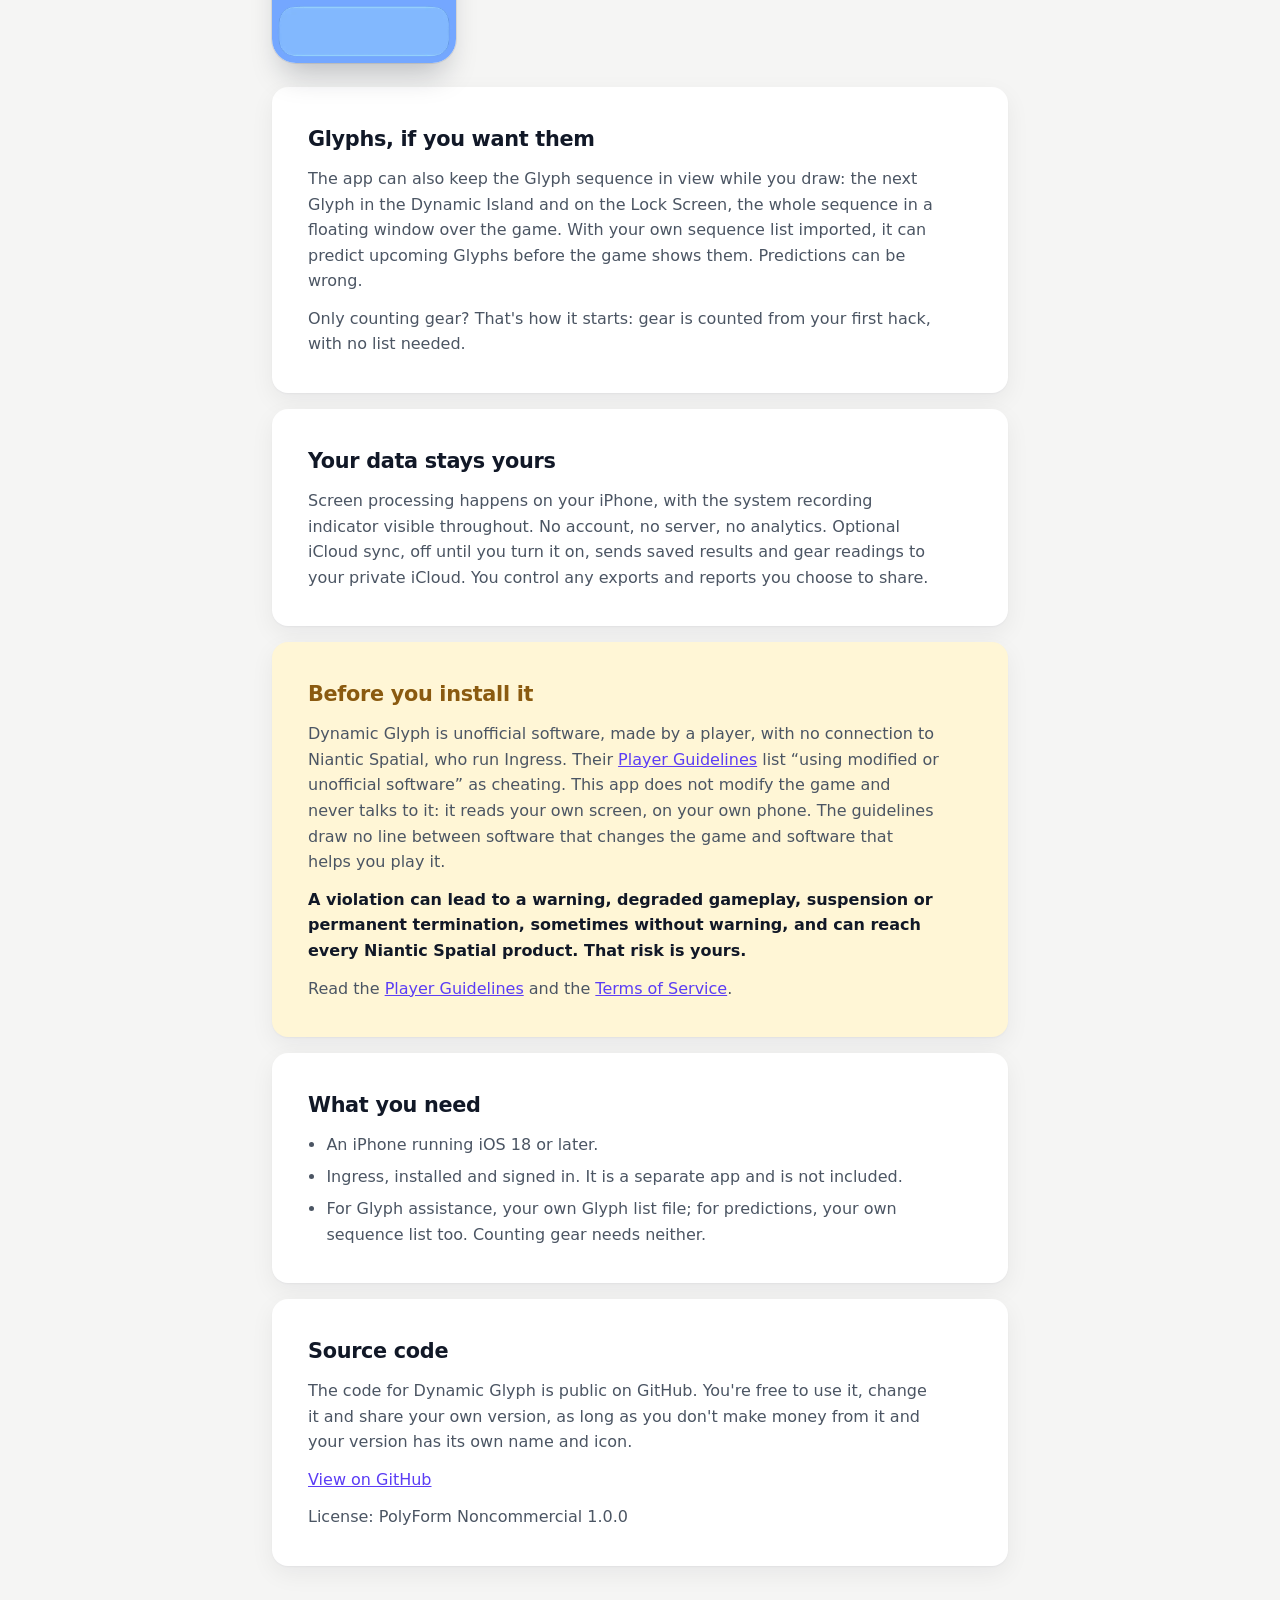
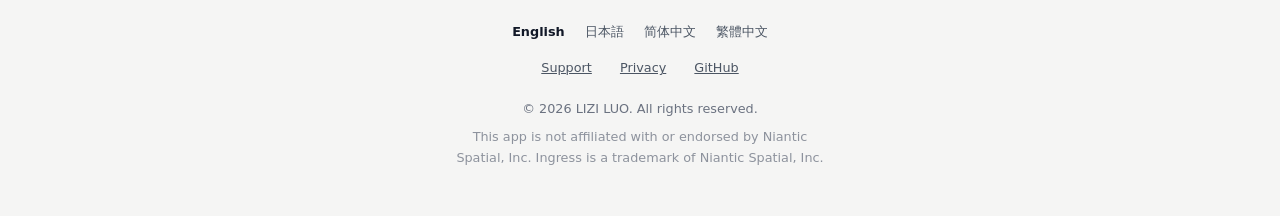
==== commit 9df39b01: "Home: Source code card (PolyForm Noncommercial) in en/ja/zh-hans/zh-hant. Copy: Camo msg 2290." ====
--- a/index.html
+++ b/index.html
@@ -112,6 +112,13 @@
       </ul>
     </section>
 
+    <section class="card">
+      <h2>Source code</h2>
+      <p>The code for Dynamic Glyph is public on GitHub. You're free to use it, change it and share your own version, as long as you don't make money from it and your version has its own name and icon.</p>
+      <p><a href="https://github.com/szres/dynamic-glyph">View on GitHub</a></p>
+      <p>License: PolyForm Noncommercial 1.0.0</p>
+    </section>
+
   </div>
 
   <footer>
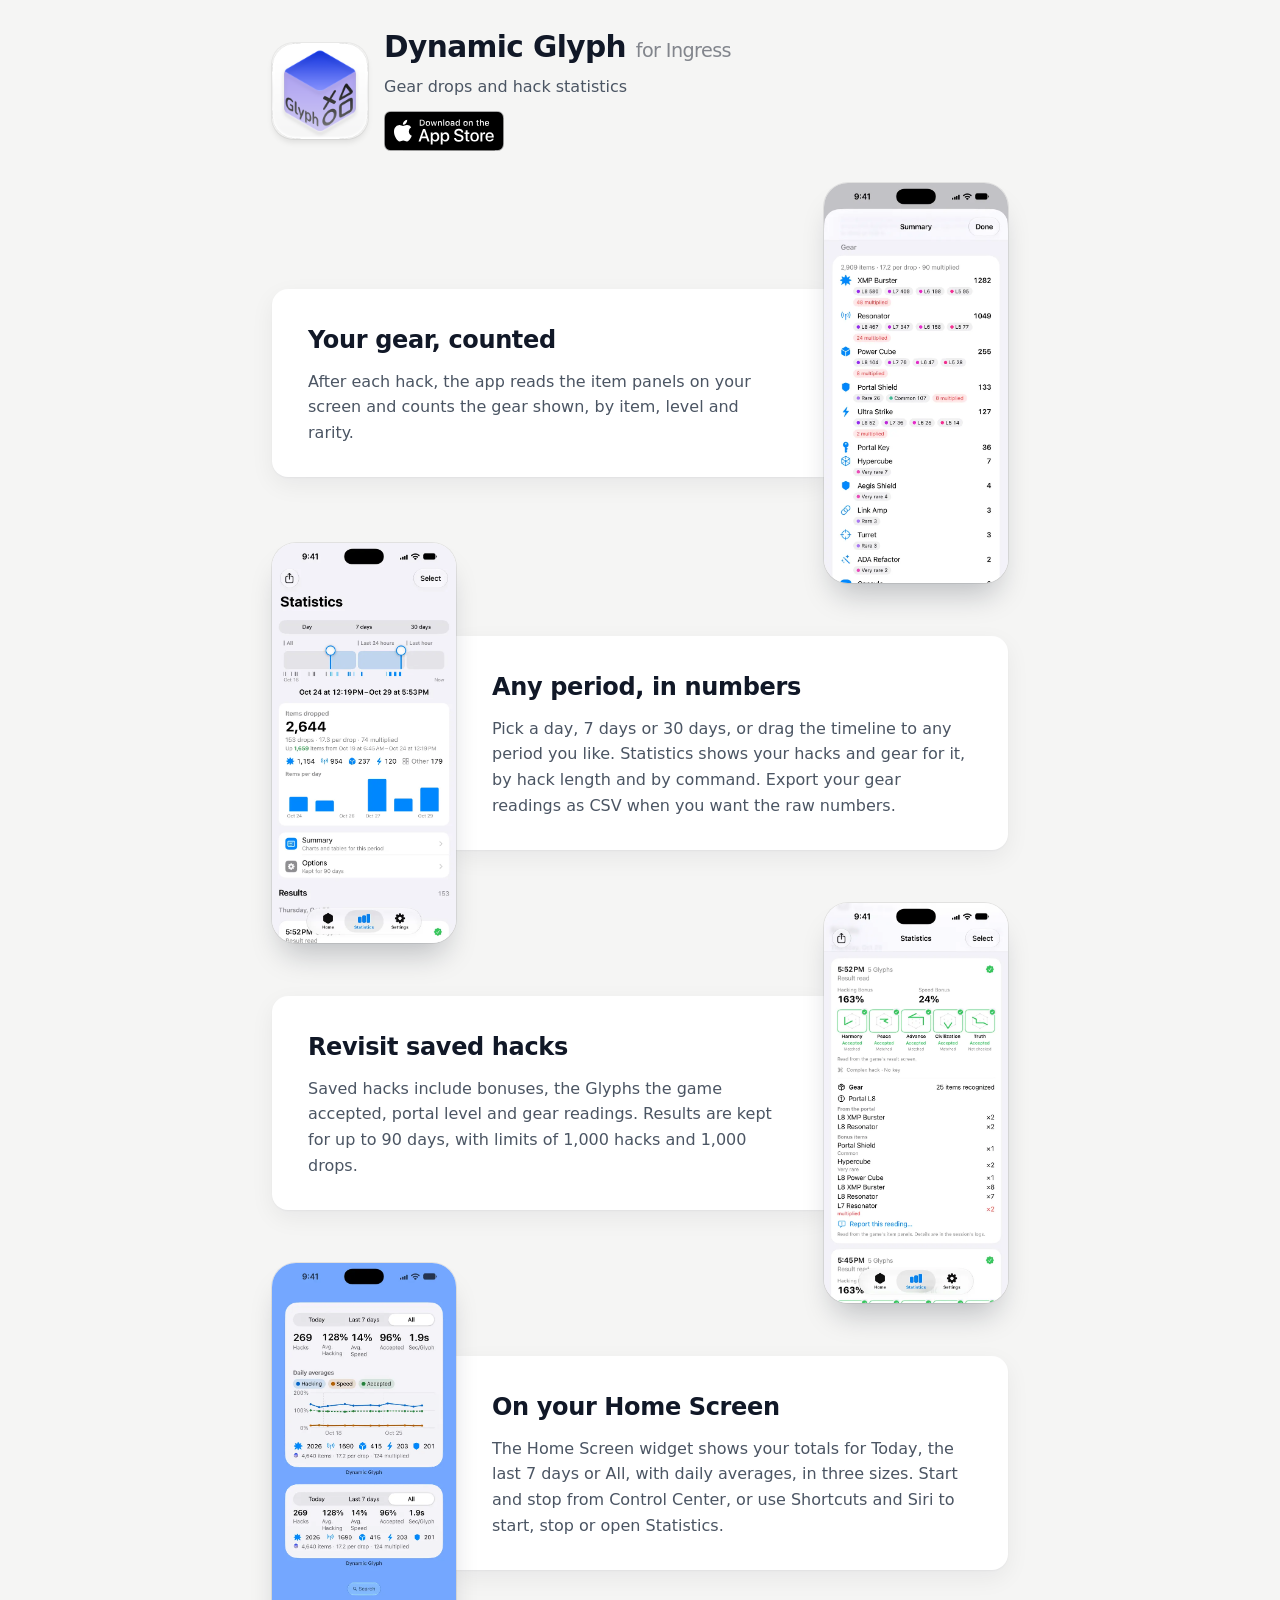
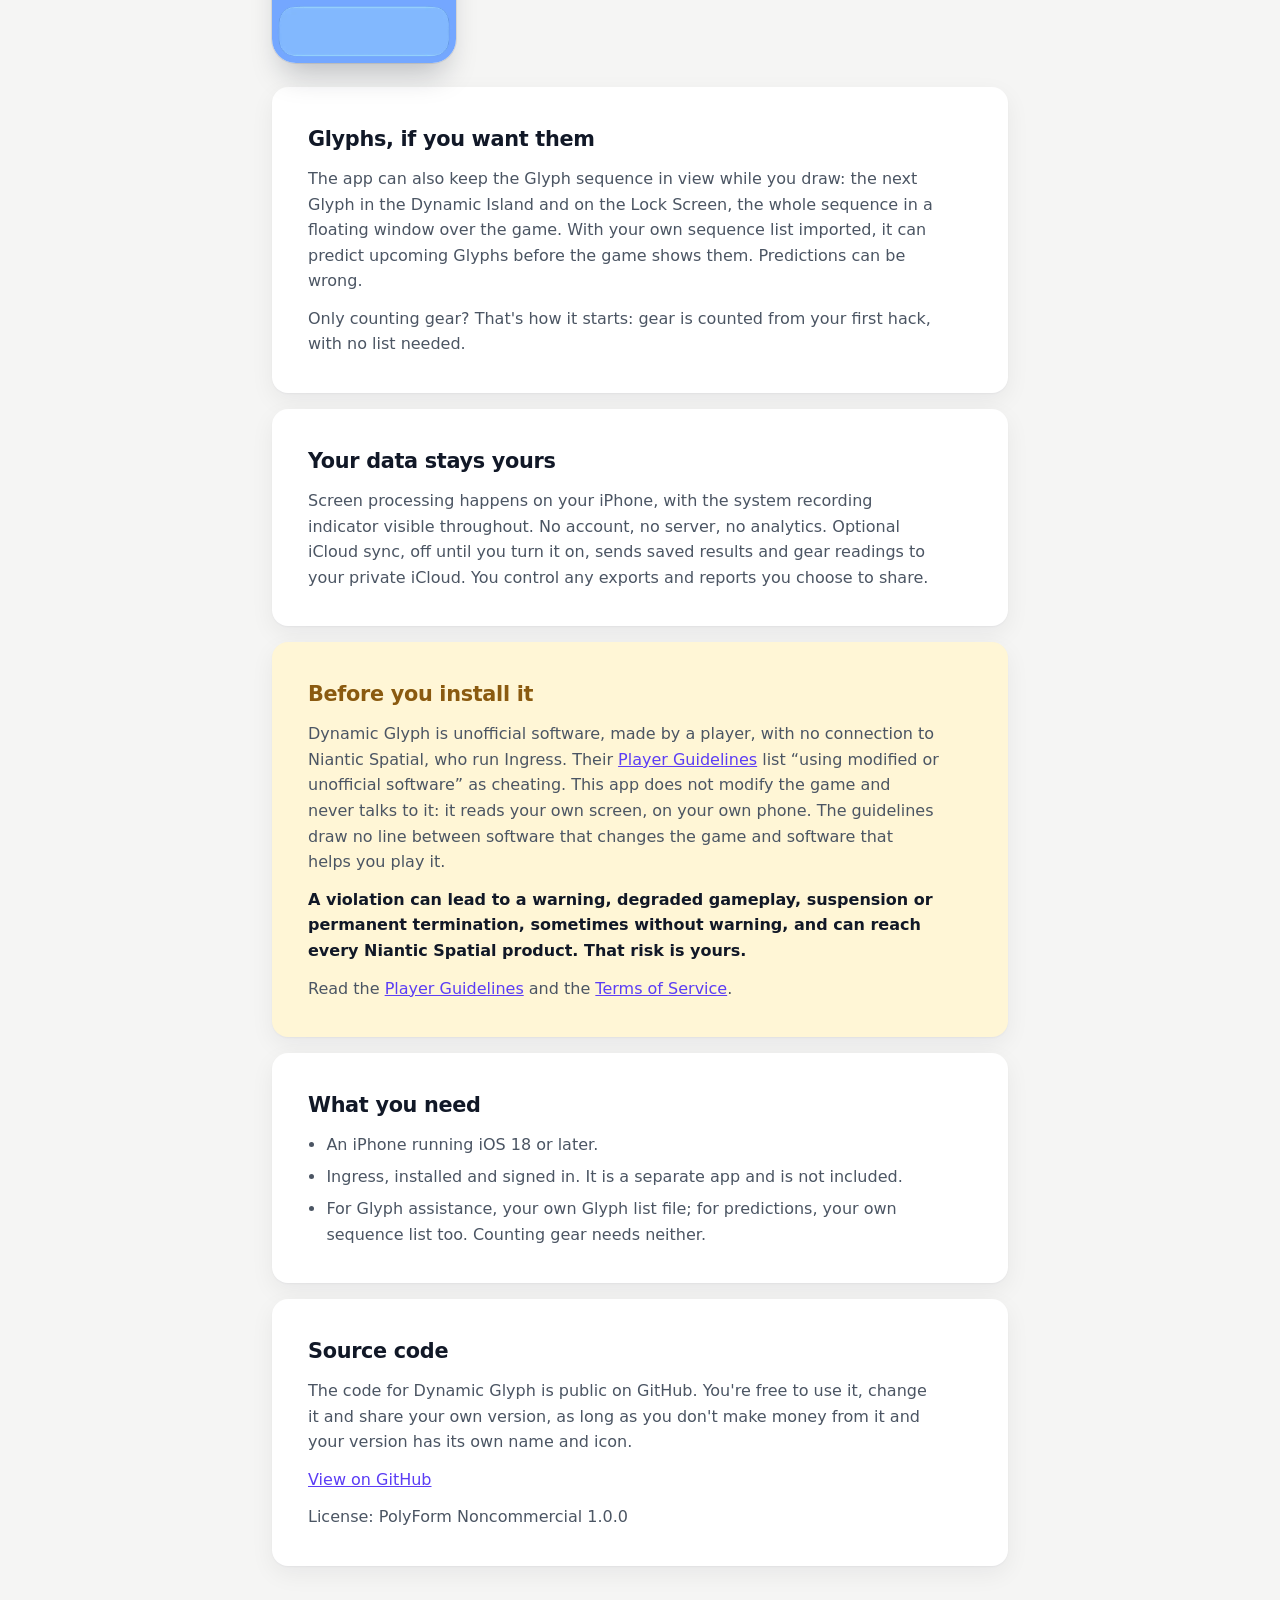
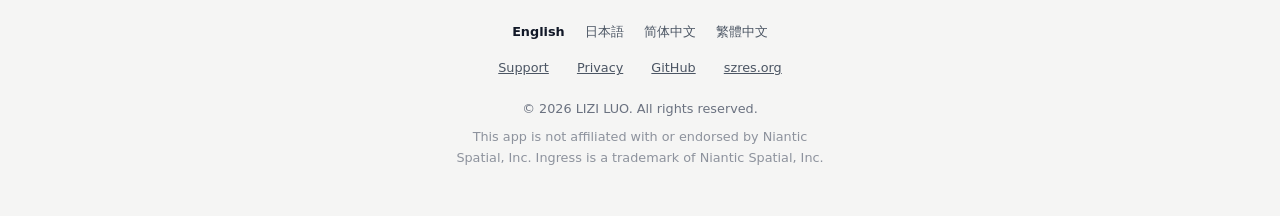
==== commit 6b4ff013: "Footer: link to szres.org (owner DM 2426)" ====
--- a/index.html
+++ b/index.html
@@ -115,7 +115,7 @@
     <section class="card">
       <h2>Source code</h2>
       <p>The code for Dynamic Glyph is public on GitHub. You're free to use it, change it and share your own version, as long as you don't make money from it and your version has its own name and icon.</p>
-      <p><a href="https://github.com/szres/dynamic-glyph">View on GitHub</a></p>
+      <p><a href="https://github.com/ChestnutLUO/Dynamic-Glyph">View on GitHub</a></p>
       <p>License: PolyForm Noncommercial 1.0.0</p>
     </section>
 
@@ -133,7 +133,8 @@
     <ul>
       <li><a href="support/">Support</a></li>
       <li><a href="privacy/">Privacy</a></li>
-      <li><a href="https://github.com/szres/dynamic-glyph">GitHub</a></li>
+      <li><a href="https://github.com/ChestnutLUO/Dynamic-Glyph">GitHub</a></li>
+      <li><a href="https://szres.org">szres.org</a></li>
     </ul>
     <p>© 2026 LIZI LUO. All rights reserved.</p>
     <p class="legal">This app is not affiliated with or endorsed by Niantic Spatial, Inc. Ingress is a trademark of Niantic Spatial, Inc.</p>
